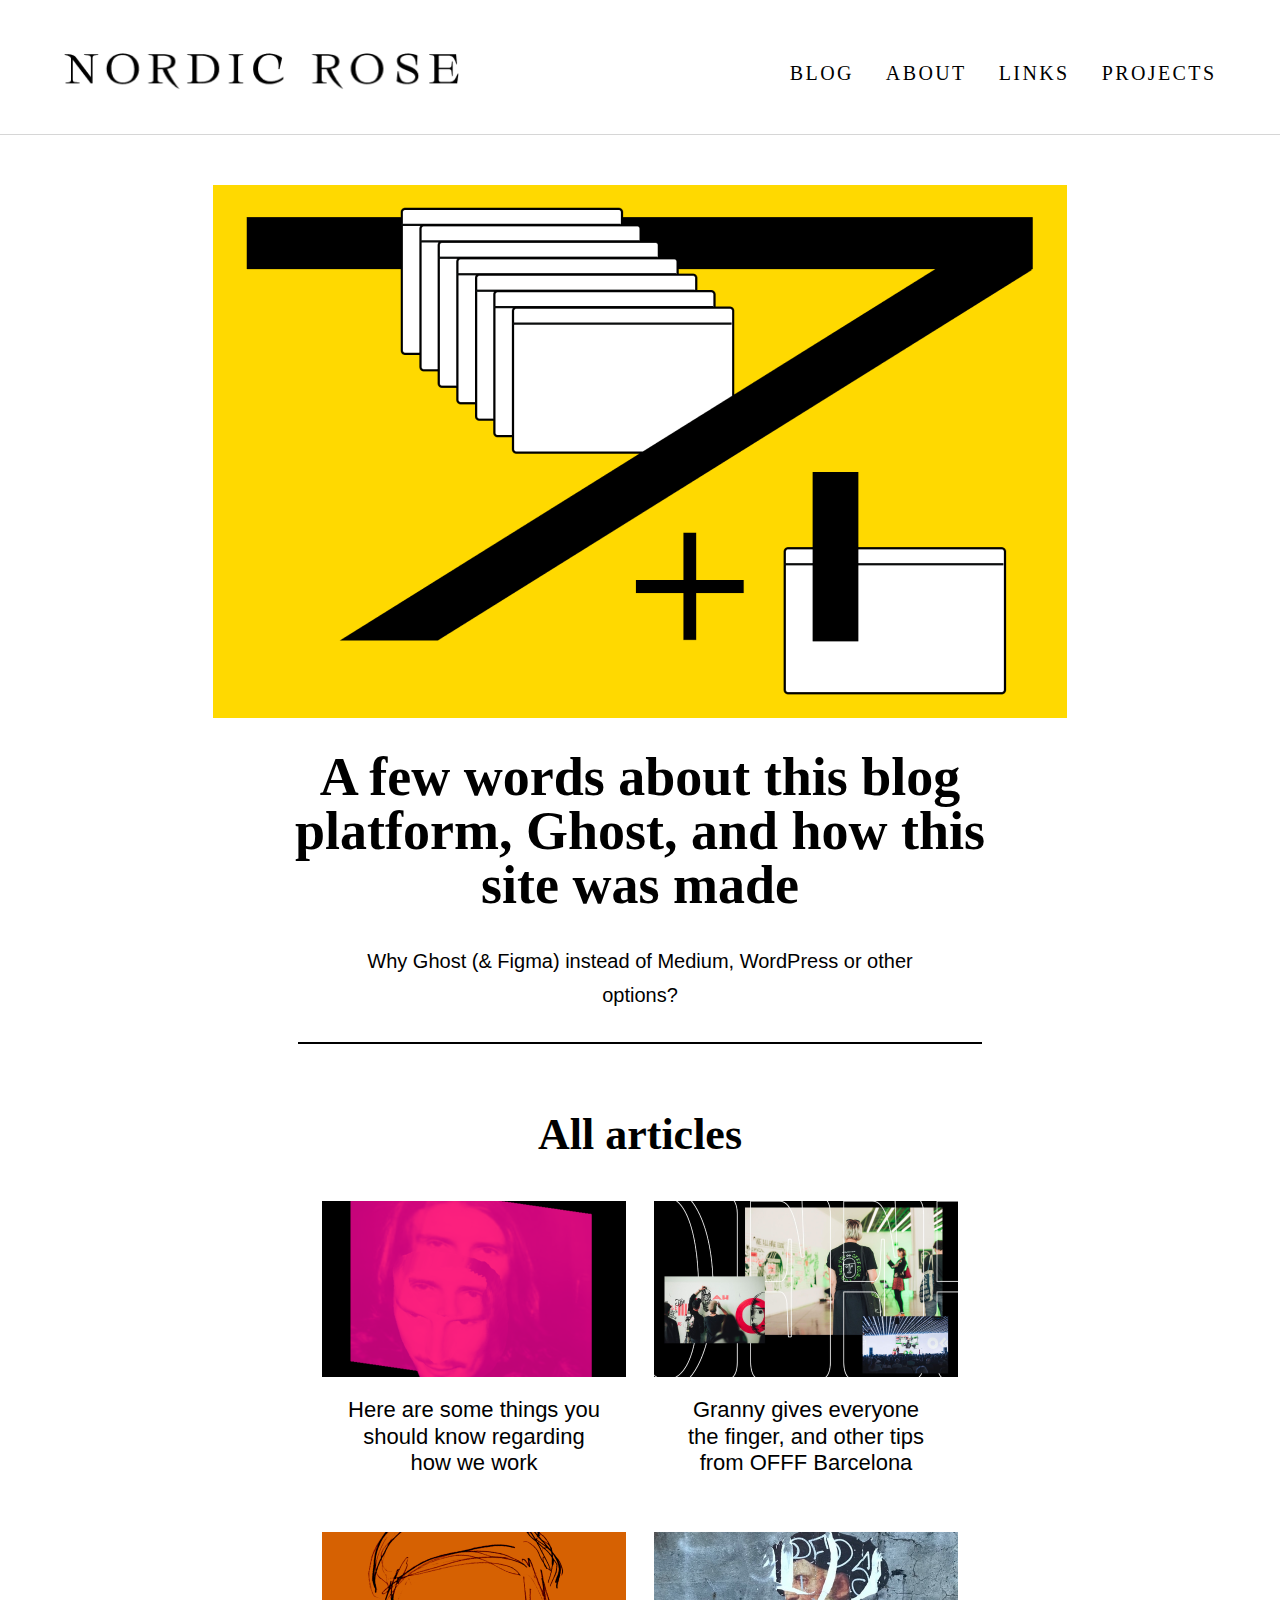
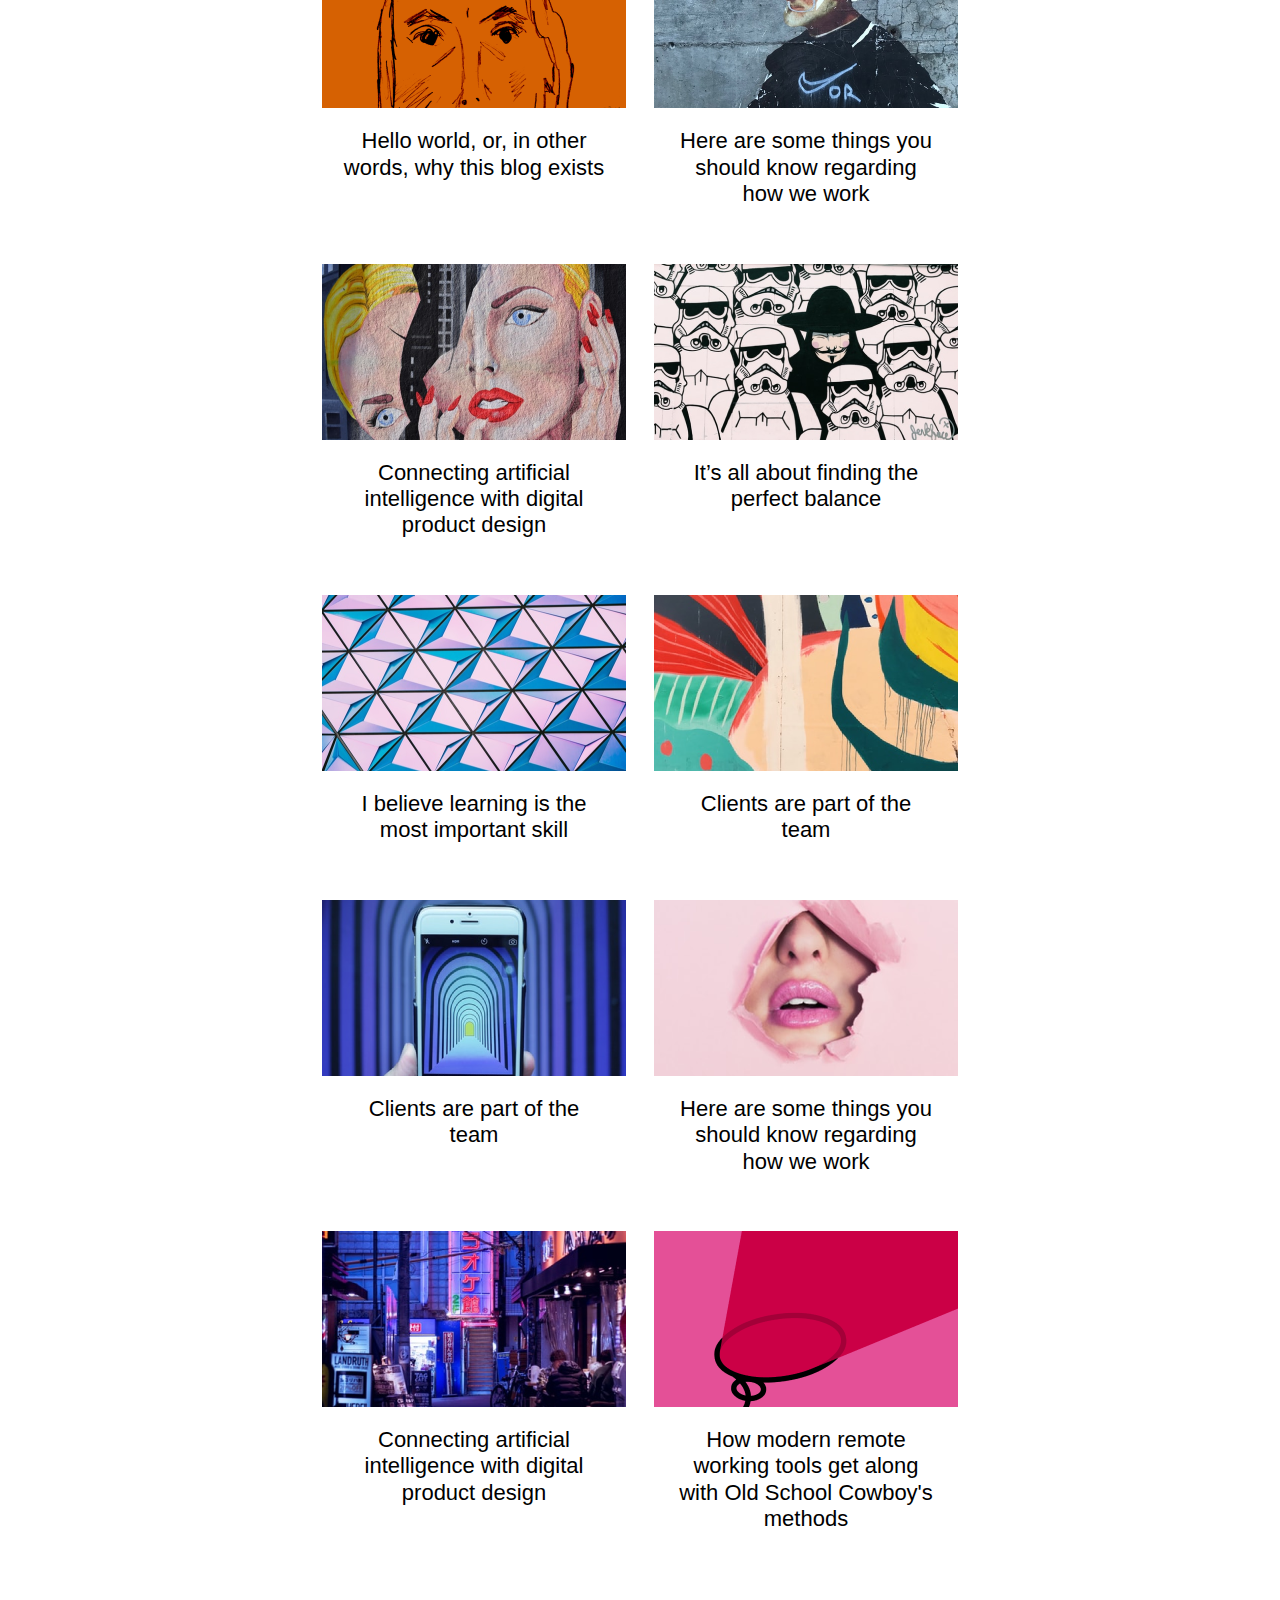
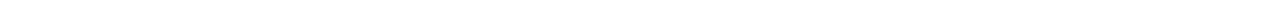
==== disk/index.html @ d1633a1a "finish building header, hero and article sections" ====
<!DOCTYPE html>
<html lang="en">
  <head>
    <meta charset="UTF-8" />
    <meta http-equiv="X-UA-Compatible" content="IE=edge" />
    <meta name="viewport" content="width=device-width, initial-scale=1.0" />
    <title>Document</title>

    <!-- Fonts -->
    <link href="https://fonts.cdnfonts.com/css/new-york" rel="stylesheet" />
    <link href="https://fonts.cdnfonts.com/css/sf-mono" rel="stylesheet" />
    <link
      href="https://fonts.cdnfonts.com/css/sf-pro-display"
      rel="stylesheet"
    />
    <!-- Fonts -->

    <link rel="stylesheet" href="./css/main.css" />
    <title>NORDIC || ROSE</title>
  </head>
  <body id="body">
    <!-- Header -->
    <header class="header-home">
      <div class="header-container">
        <div class="header-container__logo">
          <a href="./index.html"
            ><img src="./img/nordic-rose-logo.png" alt=""
          /></a>
        </div>
        <nav class="header-container__navbar">
          <ul
            class="navbar-burger-button"
            id="burgerButton"
            onclick="toggleBurgerButton()"
          >
            <li class="line-1"></li>
            <li class="line-2"></li>
            <li class="line-3"></li>
          </ul>
          <ul class="navbar-links" id="navLinks">
            <div class="link-container">
              <li><a href="./blog.html" target="_blank">blog</a></li>
            </div>
            <div class="link-container">
              <li><a href="#">about</a></li>
            </div>
            <div class="link-container">
              <li><a href="#">links</a></li>
            </div>
            <div class="link-container">
              <li><a href="#">projects</a></li>
            </div>
          </ul>
        </nav>
      </div>
    </header>

    <!-- Hero -->
    <div class="hero-home">
      <div class="hero-home-container">
        <img
          class="hero-home-container__image"
          src="./img/hero-image.png"
          alt="hero-image"
        />
        <h1 class="hero-home-container__title">
          A few words about this blog platform, Ghost, and how this site was
          made
        </h1>
        <p class="hero-home-container__introduction">
          Why Ghost (& Figma) instead of Medium, WordPress or other options?
        </p>
      </div>
    </div>

    <main>
      <!-- Fixing the a links for articles -->
      <!-- Articles -->
      <section class="articles-section">
        <h2>All articles</h2>
        <div class="articles-container">
          <div class="article">
            <a href="#">
              <img src="./img/article-image-1.png" />
              <p>
                Here are some things you should know regarding how we work
              </p></a
            >
          </div>
          <div class="article">
            <a href="#">
              <img src="./img/article-image-2.png" />
              <p>
                Granny gives everyone the finger, and other tips from OFFF
                Barcelona
              </p></a
            >
          </div>
          <div class="article">
            <a href="#">
              <img src="./img/article-image-3.png" />
              <p>Hello world, or, in other words, why this blog exists</p></a
            >
          </div>
          <div class="article">
            <a href="#">
              <img src="./img/article-image-4.png" />
              <p>
                Here are some things you should know regarding how we work
              </p></a
            >
          </div>
          <div class="article">
            <a href="#">
              <img src="./img/article-image-5.png" />
              <p>
                Connecting artificial intelligence with digital product design
              </p></a
            >
          </div>
          <div class="article">
            <a href="#">
              <img src="./img/article-image-6.png" />
              <p>It’s all about finding the perfect balance</p></a
            >
          </div>
          <div class="article">
            <a href="#">
              <img src="./img/article-image-7.png" />
              <p>I believe learning is the most important skill</p></a
            >
          </div>
          <div class="article">
            <a href="#">
              <img src="./img/article-image-8.png" />
              <p>Clients are part of the team</p></a
            >
          </div>
          <div class="article">
            <a href="#">
              <img src="./img/article-image-9.png" />
              <p>Clients are part of the team</p></a
            >
          </div>
          <div class="article">
            <a href="#">
              <img src="./img/article-image-10.png" />
              <p>
                Here are some things you should know regarding how we work
              </p></a
            >
          </div>
          <div class="article">
            <a href="#">
              <img src="./img/article-image-11.png" />
              <p>
                Connecting artificial intelligence with digital product design
              </p></a
            >
          </div>
          <div class="article">
            <a href="#">
              <img src="./img/article-image-12.png" />
              <p>
                How modern remote working tools get along with Old School
                Cowboy's methods
              </p></a
            >
          </div>
        </div>
      </section>

      <!-- <section class="articles-section">
        <h2>All articles</h2>
        <div class="articles-container">
          <div class="article">
            <a href="#"> <img src="./img/article-image-1.png" /></a>
            <p>Here are some things you should know regarding how we work</p>
          </div>
          <div class="article">
            <a href="#"> <img src="./img/article-image-2.png" /></a>
            <p>
              Granny gives everyone the finger, and other tips from OFFF
              Barcelona
            </p>
          </div>
          <div class="article">
            <a href="#"> <img src="./img/article-image-3.png" /></a>
            <p>Hello world, or, in other words, why this blog exists</p>
          </div>
          <div class="article">
            <a href="#"> <img src="./img/article-image-4.png" /></a>
            <p>Here are some things you should know regarding how we work</p>
          </div>
          <div class="article">
            <a href="#"> <img src="./img/article-image-5.png" /></a>
            <p>
              Connecting artificial intelligence with digital product design
            </p>
          </div>
          <div class="article">
            <a href="#"> <img src="./img/article-image-6.png" /></a>
            <p>It’s all about finding the perfect balance</p>
          </div>
          <div class="article">
            <a href="#"> <img src="./img/article-image-7.png" /></a>
            <p>I believe learning is the most important skill</p>
          </div>
          <div class="article">
            <a href="#"> <img src="./img/article-image-8.png" /></a>
            <p>Clients are part of the team</p>
          </div>
          <div class="article">
            <a href="#"> <img src="./img/article-image-9.png" /></a>
            <p>Clients are part of the team</p>
          </div>
          <div class="article">
            <a href="#"> <img src="./img/article-image-10.png" /></a>
            <p>Here are some things you should know regarding how we work</p>
          </div>
          <div class="article">
            <a href="#"> <img src="./img/article-image-11.png" /></a>
            <p>
              >Connecting artificial intelligence with digital product design >
            </p>
          </div>
          <div class="article">
            <a href="#"> <img src="./img/article-image-12.png" /></a>
            <p>
              How modern remote working tools get along with Old School Cowboy's
              methods
            </p>
          </div>
        </div>
      </section> -->

      <!-- <section class="articles-section">
        <h2>All articles</h2>
        <div class="articles-container">
          <div class="article">
            <a href="#"> <img src="./img/article-image-1.png" /></a>
            <p>
              <a href="#"
                >Here are some things you should know regarding how we work</a
              >
            </p>
          </div>
          <div class="article">
            <a href="#"> <img src="./img/article-image-2.png" /></a>
            <p>
              <a href="#">
                Granny gives everyone the finger, and other tips from OFFF
                Barcelona
              </a>
            </p>
          </div>
          <div class="article">
            <a href="#"> <img src="./img/article-image-3.png" /></a>
            <p>
              <a href="#"
                >Hello world, or, in other words, why this blog exists</a
              >
            </p>
          </div>
          <div class="article">
            <a href="#"> <img src="./img/article-image-4.png" /></a>
            <p>
              <a href="#"
                >Here are some things you should know regarding how we work</a
              >
            </p>
          </div>
          <div class="article">
            <a href="#"> <img src="./img/article-image-5.png" /></a>
            <p>
              <a href="#"
                >Connecting artificial intelligence with digital product
                design</a
              >
            </p>
          </div>
          <div class="article">
            <a href="#"> <img src="./img/article-image-6.png" /></a>
            <p><a href="#">It’s all about finding the perfect balance</a></p>
          </div>
          <div class="article">
            <a href="#"> <img src="./img/article-image-7.png" /></a>
            <p>
              <a href="#">I believe learning is the most important skill</a>
            </p>
          </div>
          <div class="article">
            <a href="#"> <img src="./img/article-image-8.png" /></a>
            <p><a href="#">Clients are part of the team</a></p>
          </div>
          <div class="article">
            <a href="#"> <img src="./img/article-image-9.png" /></a>
            <p><a href="#">Clients are part of the team</a></p>
          </div>
          <div class="article">
            <a href="#"> <img src="./img/article-image-10.png" /></a>
            <p>
              <a href="#"
                >Here are some things you should know regarding how we work</a
              >
            </p>
          </div>
          <div class="article">
            <a href="#"> <img src="./img/article-image-11.png" /></a>
            <p>
              <a href="#"
                >Connecting artificial intelligence with digital product
                design</a
              >
            </p>
          </div>
          <div class="article">
            <a href="#"> <img src="./img/article-image-12.png" /></a>
            <p>
              <a href="#">
                How modern remote working tools get along with Old School
                Cowboy's methods
              </a>
            </p>
          </div>
        </div>
      </section> -->
    </main>

    <script src="./js/LogicScript.js"></script>
  </body>
</html>
---- disk/css/main.css ----
/* --------------------------- ++ BASE ++ --------------------------- */
li {
  list-style: none;
}

ul {
  list-style-type: none;
}

*,
::after,
::before {
  margin: 0;
  padding: 0;
  -webkit-box-sizing: border-box;
          box-sizing: border-box;
}

a,
a:visited,
a:hover,
a:active {
  color: inherit;
}

a {
  text-decoration: none;
}

textarea,
select,
input,
button {
  outline: none;
}

h1 {
  line-height: 100%;
  font-size: 54px;
  font-family: "New York Extra Large";
  text-align: center;
}

h2 {
  font-family: "New York Extra Large";
  font-size: 44px;
  line-height: 53px;
  text-align: center;
}

/*  ============================= HOME PAGE ============================= */
/* --- Header --- */
.disable-vertical-scrollbar {
  /* disable vertical scroll bar when the mobile menu is open - for body */
  overflow-y: hidden;
}

.header-home {
  -webkit-box-shadow: 0px 1px 0px rgba(0, 0, 0, 0.16);
          box-shadow: 0px 1px 0px rgba(0, 0, 0, 0.16);
  max-width: 1440px;
  margin: 0 auto;
}
.header-home .header-container {
  display: -webkit-box;
  display: -ms-flexbox;
  display: flex;
  -webkit-box-align: center;
      -ms-flex-align: center;
          align-items: center;
  -webkit-box-pack: justify;
      -ms-flex-pack: justify;
          justify-content: space-between;
  padding: 52.54px 63.58px 40px;
}
.header-home .header-container__logo {
  position: relative;
}
.header-home .header-container__logo a img {
  width: 395.83px;
  height: 37.53px;
}
.header-home .header-container__logo:hover::after {
  content: "";
  width: 100%;
  height: 2px;
  position: absolute;
  left: 0;
  top: calc(100% + 10px);
  background-color: rgb(246, 217, 2);
}
.header-home .header-container__navbar .navbar-burger-button {
  width: 24px;
  display: -webkit-box;
  display: -ms-flexbox;
  display: flex;
  -webkit-box-orient: vertical;
  -webkit-box-direction: normal;
      -ms-flex-direction: column;
          flex-direction: column;
  -webkit-box-pack: justify;
      -ms-flex-pack: justify;
          justify-content: space-between;
  gap: 7px;
  padding-bottom: 6px;
  cursor: pointer;
  -webkit-transition: all 250ms linear;
  transition: all 250ms linear;
  display: none;
}
.header-home .header-container__navbar .navbar-burger-button li {
  width: 100%;
  height: 1px;
  background-color: #000000;
}
.header-home .header-container__navbar .navbar-burger-button-open {
  -webkit-transform: rotate(90deg);
          transform: rotate(90deg);
  -webkit-transition: all 250ms linear;
  transition: all 250ms linear;
}
.header-home .header-container__navbar .navbar-links {
  display: -webkit-box;
  display: -ms-flexbox;
  display: flex;
  gap: 32px;
  z-index: 1000;
  background-color: white;
}
.header-home .header-container__navbar .navbar-links .link-container {
  position: relative;
}
.header-home .header-container__navbar .navbar-links .link-container li a {
  font-family: "New York Small";
  font-style: normal;
  font-weight: 500;
  font-size: 20px;
  line-height: 170%;
  text-align: center;
  letter-spacing: 0.12em;
  text-transform: uppercase;
  padding: 6px 100% 6px 0;
}
.header-home .header-container__navbar .navbar-links .link-container::after {
  content: "";
  width: 100%;
  height: 2px;
  position: absolute;
  left: 0;
  bottom: -44px;
  background-color: #000000;
  opacity: 0;
}
.header-home .header-container__navbar .navbar-links .link-container:hover::after {
  opacity: 1;
  -webkit-transition: all 350ms ease-out;
  transition: all 350ms ease-out;
}

/* --- Hero Home--- */
.hero-home {
  max-width: 1440px;
  margin: 0 auto;
  display: -webkit-box;
  display: -ms-flexbox;
  display: flex;
  -webkit-box-pack: center;
      -ms-flex-pack: center;
          justify-content: center;
  padding-top: 4%;
}
.hero-home .hero-home-container {
  max-width: 854px;
  display: -webkit-box;
  display: -ms-flexbox;
  display: flex;
  -webkit-box-orient: vertical;
  -webkit-box-direction: normal;
      -ms-flex-direction: column;
          flex-direction: column;
  -webkit-box-align: center;
      -ms-flex-align: center;
          align-items: center;
  gap: 32px;
  padding-bottom: 32px;
  position: relative;
  /* the black underline of the hero box */
}
.hero-home .hero-home-container__image {
  width: 100%;
}
.hero-home .hero-home-container__title {
  max-width: 780px;
  padding: 0 20px;
}
.hero-home .hero-home-container__introduction {
  font-family: "SF Mono", sans-serif;
  font-weight: 400;
  font-size: 20px;
  line-height: 170%;
  text-align: center;
  max-width: 592px;
  padding: 0 20px;
}
.hero-home .hero-home-container::after {
  content: "";
  width: 80%;
  height: 2px;
  background-color: #000000;
  margin: 0 auto;
  bottom: 0;
  position: absolute;
}

/* Articles - Home */
main .articles-section {
  width: -webkit-fit-content;
  width: -moz-fit-content;
  width: fit-content;
  margin: 64px auto;
}
main .articles-section h2 {
  margin-bottom: 40px;
}
main .articles-section .articles-container {
  display: -ms-grid;
  display: grid;
  -ms-grid-columns: 1fr 28px 1fr;
  grid-template-columns: repeat(2, 1fr);
  gap: 28px;
  padding: 0 20px;
}
main .articles-section .articles-container .article {
  display: -webkit-box;
  display: -ms-flexbox;
  display: flex;
  -webkit-box-orient: vertical;
  -webkit-box-direction: normal;
      -ms-flex-direction: column;
          flex-direction: column;
  -webkit-box-align: center;
      -ms-flex-align: center;
          align-items: center;
  gap: 20px;
  margin-bottom: 28px;
}
main .articles-section .articles-container .article a {
  display: -webkit-box;
  display: -ms-flexbox;
  display: flex;
  -webkit-box-orient: vertical;
  -webkit-box-direction: normal;
      -ms-flex-direction: column;
          flex-direction: column;
  -webkit-box-align: center;
      -ms-flex-align: center;
          align-items: center;
  gap: 20px;
}
main .articles-section .articles-container .article a p {
  font-family: "SF Pro Display", sans-serif;
  font-weight: 500;
  font-size: 22px;
  line-height: 120%;
  text-align: center;
  max-width: 262px;
}

/* ------------------------- ++ RESPONSIVE ++ -------------------------- */
@media (max-width: 1024px) {
  /*  ======================= HOME PAGE MOBILE ======================== */
  /* --- Header-Home --- */
  .header-home .header-container {
    position: relative;
    /* for .navbar-links positon */
    padding: 24px 20px 21px;
  }
  .header-home .header-container__logo a img {
    width: 217px;
    height: 20px;
  }
  .header-home .header-container__navbar .navbar-burger-button {
    display: -webkit-box;
    display: -ms-flexbox;
    display: flex;
  }
  .header-home .header-container__navbar .navbar-links {
    position: absolute;
    -webkit-box-orient: vertical;
    -webkit-box-direction: normal;
        -ms-flex-direction: column;
            flex-direction: column;
    gap: 0;
    top: 100%;
    left: 0;
    z-index: 100;
    width: 100%;
    height: 0;
    overflow: hidden;
  }
  .header-home .header-container__navbar .navbar-links .link-container:hover a {
    color: rgb(246, 217, 2);
  }
  .header-home .header-container__navbar .navbar-links .link-container::after {
    display: none;
  }
  .header-home .header-container__navbar .navbar-links-open {
    height: 100vh;
    padding: 10px 20px;
    -webkit-box-shadow: 0px 1px 0px rgba(0, 0, 0, 0.16);
            box-shadow: 0px 1px 0px rgba(0, 0, 0, 0.16);
    -webkit-transition: all 150ms cubic-bezier(0.25, 0.5, 0.75, 1);
    transition: all 150ms cubic-bezier(0.25, 0.5, 0.75, 1);
  }
}
@media (max-width: 682px) {
  /*  ======================= HOME PAGE MOBILE ======================== */
  /* Articles - Home */
  .articles-section {
    width: 100% !important;
  }
  .articles-section .articles-container {
    -ms-grid-columns: 1fr !important;
    grid-template-columns: 1fr !important;
  }
  .articles-section .articles-container .article:nth-child(n+7) {
    /* show only the first 6 articles on mobile mode */
    display: none;
  }
}
@media (max-width: 375px) {
  /*  ======================= HOME PAGE MOBILE ======================== */
  /* --- Hero-Home --- */
  .hero-home {
    padding-top: 52px;
  }
  .hero-home .hero-home-container {
    padding-bottom: 52px;
  }
  .hero-home .hero-home-container__title {
    font-size: 36px;
    line-height: 43px;
  }
  .hero-home .hero-home-container__introduction {
    font-size: 16px;
    line-height: 170%;
  }
  .hero-home .hero-home-container::after {
    width: 100%;
  }
}
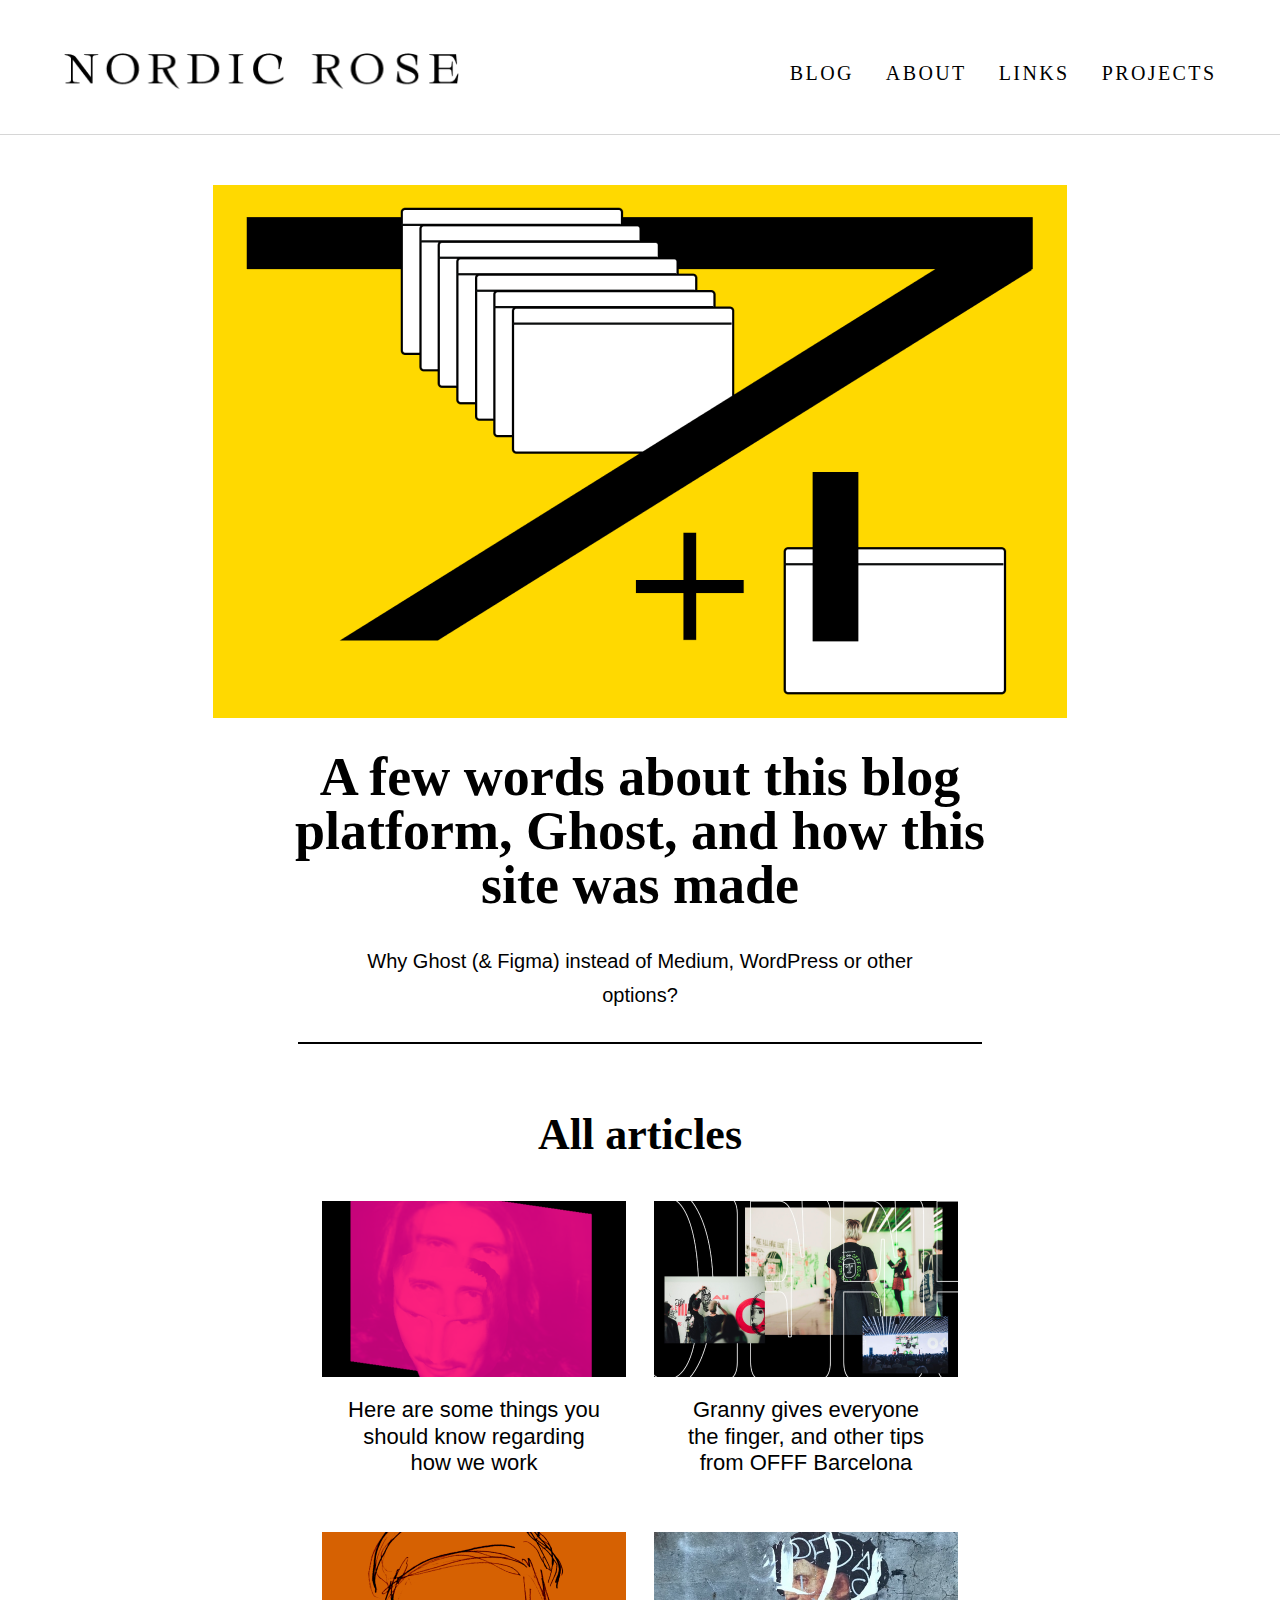
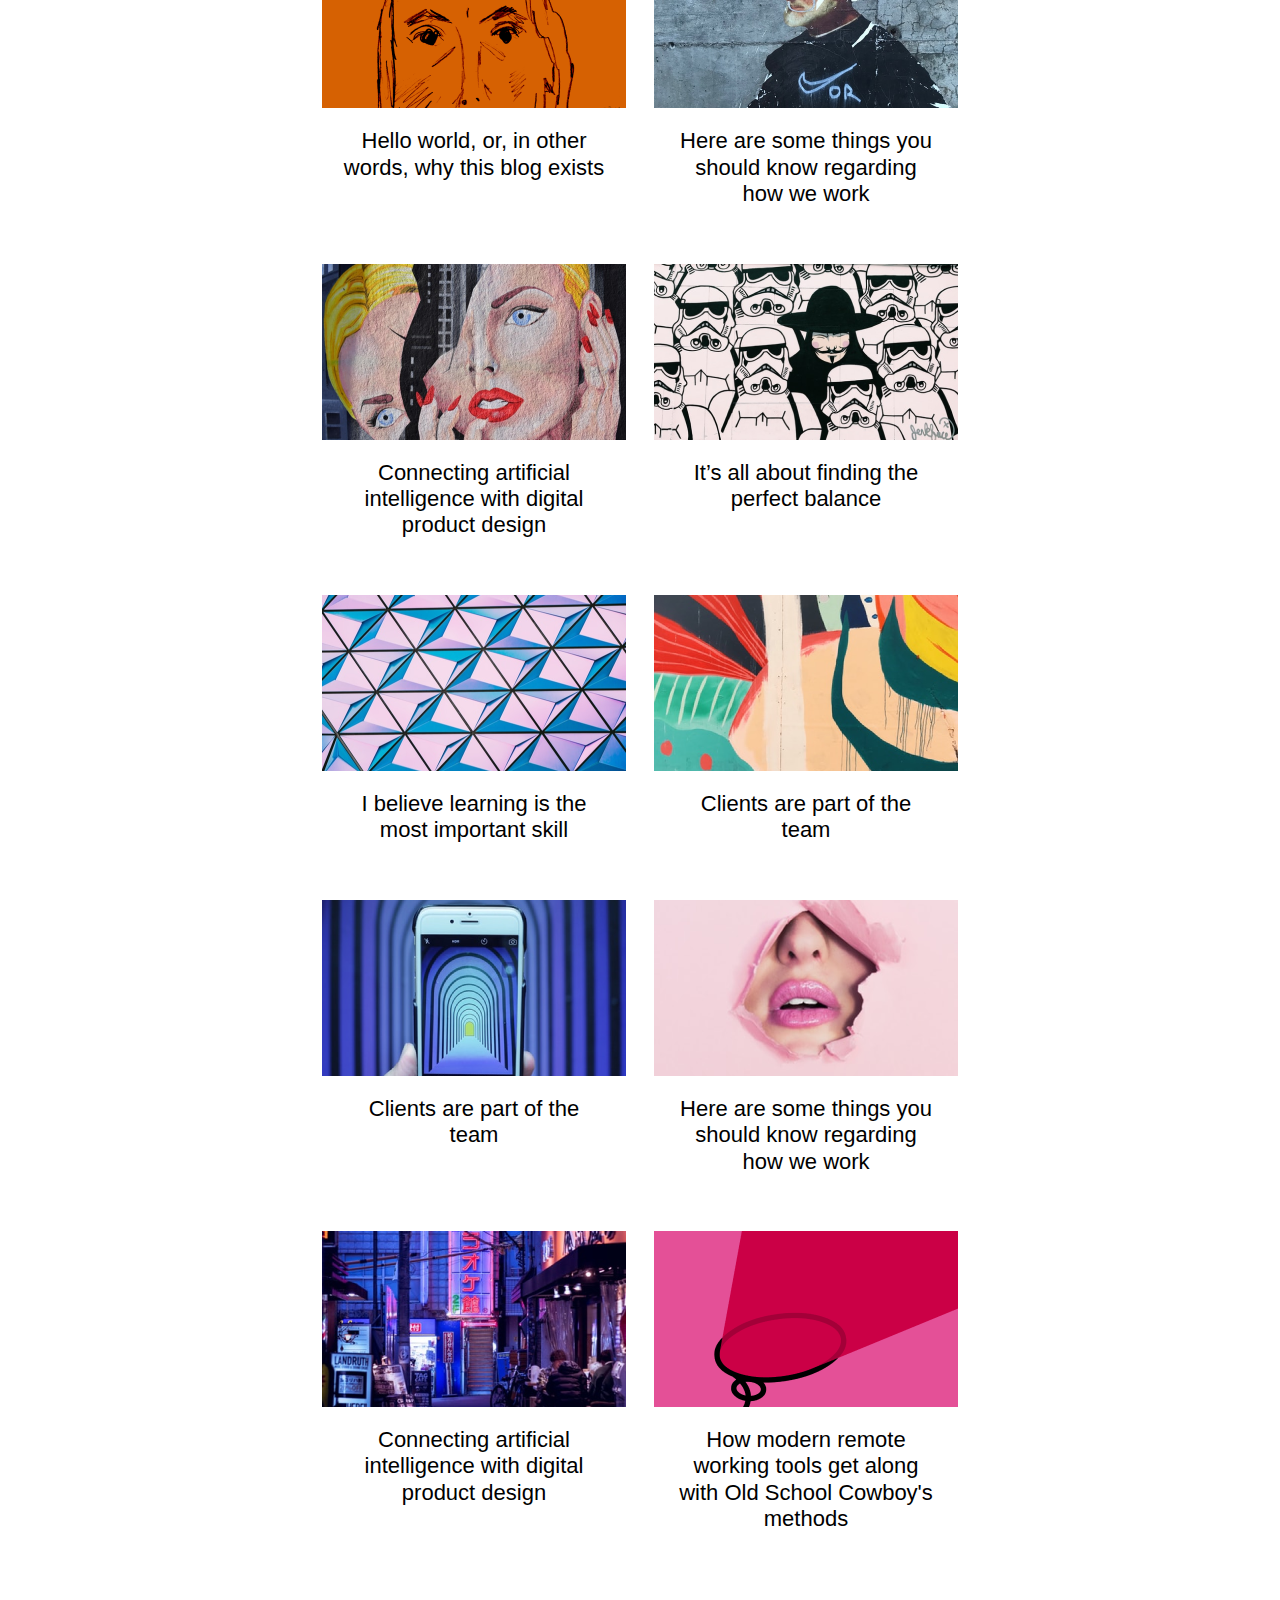
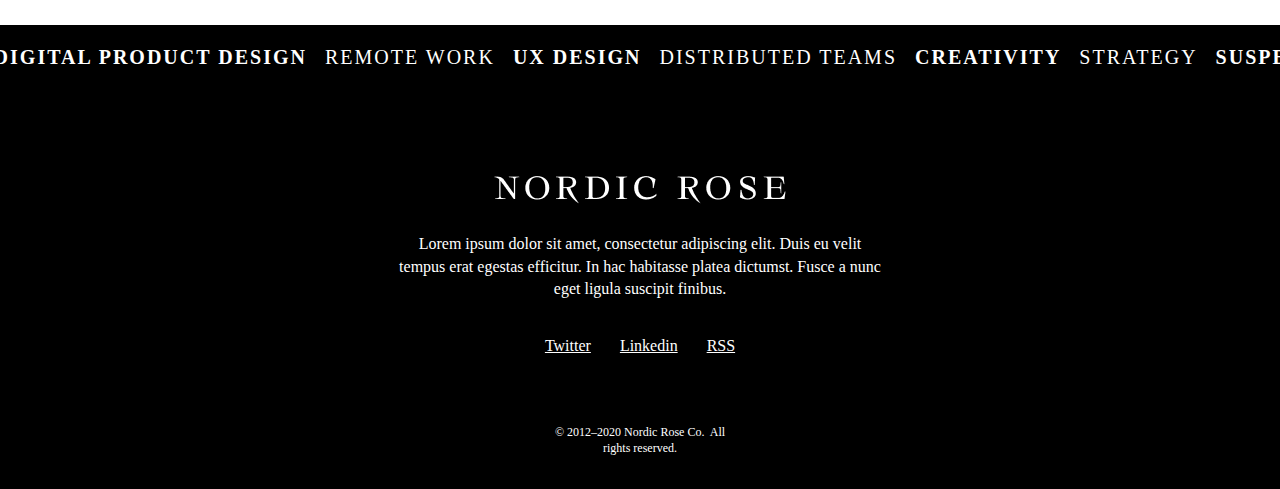
==== commit af22e91f: "finished building up the footer of Home Page" ====
--- a/disk/index.html
+++ b/disk/index.html
@@ -13,12 +13,13 @@
       href="https://fonts.cdnfonts.com/css/sf-pro-display"
       rel="stylesheet"
     />
-    <!-- Fonts -->
-
+
+    <!-- Style Sheet -->
     <link rel="stylesheet" href="./css/main.css" />
     <title>NORDIC || ROSE</title>
   </head>
-  <body id="body">
+
+  <body id="body-home">
     <!-- Header -->
     <header class="header-home">
       <div class="header-container">
@@ -74,7 +75,6 @@
     </div>
 
     <main>
-      <!-- Fixing the a links for articles -->
       <!-- Articles -->
       <section class="articles-section">
         <h2>All articles</h2>
@@ -169,164 +169,44 @@
           </div>
         </div>
       </section>
-
-      <!-- <section class="articles-section">
-        <h2>All articles</h2>
-        <div class="articles-container">
-          <div class="article">
-            <a href="#"> <img src="./img/article-image-1.png" /></a>
-            <p>Here are some things you should know regarding how we work</p>
-          </div>
-          <div class="article">
-            <a href="#"> <img src="./img/article-image-2.png" /></a>
-            <p>
-              Granny gives everyone the finger, and other tips from OFFF
-              Barcelona
-            </p>
-          </div>
-          <div class="article">
-            <a href="#"> <img src="./img/article-image-3.png" /></a>
-            <p>Hello world, or, in other words, why this blog exists</p>
-          </div>
-          <div class="article">
-            <a href="#"> <img src="./img/article-image-4.png" /></a>
-            <p>Here are some things you should know regarding how we work</p>
-          </div>
-          <div class="article">
-            <a href="#"> <img src="./img/article-image-5.png" /></a>
-            <p>
-              Connecting artificial intelligence with digital product design
-            </p>
-          </div>
-          <div class="article">
-            <a href="#"> <img src="./img/article-image-6.png" /></a>
-            <p>It’s all about finding the perfect balance</p>
-          </div>
-          <div class="article">
-            <a href="#"> <img src="./img/article-image-7.png" /></a>
-            <p>I believe learning is the most important skill</p>
-          </div>
-          <div class="article">
-            <a href="#"> <img src="./img/article-image-8.png" /></a>
-            <p>Clients are part of the team</p>
-          </div>
-          <div class="article">
-            <a href="#"> <img src="./img/article-image-9.png" /></a>
-            <p>Clients are part of the team</p>
-          </div>
-          <div class="article">
-            <a href="#"> <img src="./img/article-image-10.png" /></a>
-            <p>Here are some things you should know regarding how we work</p>
-          </div>
-          <div class="article">
-            <a href="#"> <img src="./img/article-image-11.png" /></a>
-            <p>
-              >Connecting artificial intelligence with digital product design >
-            </p>
-          </div>
-          <div class="article">
-            <a href="#"> <img src="./img/article-image-12.png" /></a>
-            <p>
-              How modern remote working tools get along with Old School Cowboy's
-              methods
-            </p>
-          </div>
-        </div>
-      </section> -->
-
-      <!-- <section class="articles-section">
-        <h2>All articles</h2>
-        <div class="articles-container">
-          <div class="article">
-            <a href="#"> <img src="./img/article-image-1.png" /></a>
-            <p>
-              <a href="#"
-                >Here are some things you should know regarding how we work</a
-              >
-            </p>
-          </div>
-          <div class="article">
-            <a href="#"> <img src="./img/article-image-2.png" /></a>
-            <p>
-              <a href="#">
-                Granny gives everyone the finger, and other tips from OFFF
-                Barcelona
-              </a>
-            </p>
-          </div>
-          <div class="article">
-            <a href="#"> <img src="./img/article-image-3.png" /></a>
-            <p>
-              <a href="#"
-                >Hello world, or, in other words, why this blog exists</a
-              >
-            </p>
-          </div>
-          <div class="article">
-            <a href="#"> <img src="./img/article-image-4.png" /></a>
-            <p>
-              <a href="#"
-                >Here are some things you should know regarding how we work</a
-              >
-            </p>
-          </div>
-          <div class="article">
-            <a href="#"> <img src="./img/article-image-5.png" /></a>
-            <p>
-              <a href="#"
-                >Connecting artificial intelligence with digital product
-                design</a
-              >
-            </p>
-          </div>
-          <div class="article">
-            <a href="#"> <img src="./img/article-image-6.png" /></a>
-            <p><a href="#">It’s all about finding the perfect balance</a></p>
-          </div>
-          <div class="article">
-            <a href="#"> <img src="./img/article-image-7.png" /></a>
-            <p>
-              <a href="#">I believe learning is the most important skill</a>
-            </p>
-          </div>
-          <div class="article">
-            <a href="#"> <img src="./img/article-image-8.png" /></a>
-            <p><a href="#">Clients are part of the team</a></p>
-          </div>
-          <div class="article">
-            <a href="#"> <img src="./img/article-image-9.png" /></a>
-            <p><a href="#">Clients are part of the team</a></p>
-          </div>
-          <div class="article">
-            <a href="#"> <img src="./img/article-image-10.png" /></a>
-            <p>
-              <a href="#"
-                >Here are some things you should know regarding how we work</a
-              >
-            </p>
-          </div>
-          <div class="article">
-            <a href="#"> <img src="./img/article-image-11.png" /></a>
-            <p>
-              <a href="#"
-                >Connecting artificial intelligence with digital product
-                design</a
-              >
-            </p>
-          </div>
-          <div class="article">
-            <a href="#"> <img src="./img/article-image-12.png" /></a>
-            <p>
-              <a href="#">
-                How modern remote working tools get along with Old School
-                Cowboy's methods
-              </a>
-            </p>
-          </div>
-        </div>
-      </section> -->
     </main>
 
+    <!-- Footer -->
+    <footer class="footer-home">
+      <ul class="footer-home__abilities">
+        <li>digital product design</li>
+        <li>remote work</li>
+        <li>ux design</li>
+        <li>distributed teams</li>
+        <li>creativity</li>
+        <li>strategy</li>
+        <li>suspense</li>
+        <li>growth</li>
+      </ul>
+      <div class="footer-home__contact">
+        <a href="./index.html" class="footer-logo"
+          ><img src="./img/nordic-rose-dark-logo.png"
+        /></a>
+        <p class="footer-intro">
+          Lorem ipsum dolor sit amet, consectetur adipiscing elit. Duis eu velit
+          tempus erat egestas efficitur. In hac habitasse platea dictumst. Fusce
+          a nunc eget ligula suscipit finibus.
+        </p>
+        <ul class="footer-social-network">
+          <li><a href="https://twitter.com" target="_blank">Twitter</a></li>
+          <li>
+            <a href="https://www.linkedin.com" target="_blank">Linkedin</a>
+          </li>
+          <li><a href="https://rss.com" target="_blank">RSS</a></li>
+        </ul>
+        <p class="footer-copyright">
+          © 2012–2020 Nordic Rose Co.  +All rights reserved.
+        </p>
+      </div>
+    </footer>
+
+    <!-- Javascript -->
     <script src="./js/LogicScript.js"></script>
   </body>
 </html>
--- a/disk/css/main.css
+++ b/disk/css/main.css
@@ -1,4 +1,11 @@
 /* --------------------------- ++ BASE ++ --------------------------- */
+@font-face {
+  font-family: "SF Pro Text";
+  src: url("SFProText-Regular.ttf") format("truetype");
+  font-weight: normal;
+  font-style: normal;
+  font-display: swap;
+}
 li {
   list-style: none;
 }
@@ -264,6 +271,102 @@
   line-height: 120%;
   text-align: center;
   max-width: 262px;
+}
+
+/* Footer - Home */
+.footer-home {
+  background-color: #000000;
+  max-width: 1440px;
+  margin: 0 auto;
+  display: -webkit-box;
+  display: -ms-flexbox;
+  display: flex;
+  -webkit-box-orient: vertical;
+  -webkit-box-direction: normal;
+      -ms-flex-direction: column;
+          flex-direction: column;
+  -webkit-box-align: center;
+      -ms-flex-align: center;
+          align-items: center;
+  gap: 105.12px;
+  padding: 18px 0 32px 0;
+  overflow: hidden;
+}
+.footer-home__abilities {
+  display: -webkit-box;
+  display: -ms-flexbox;
+  display: flex;
+  -webkit-box-pack: justify;
+      -ms-flex-pack: justify;
+          justify-content: space-between;
+  gap: 18px;
+  /* width increased to 101% to create overflow hidden effect */
+  width: 101%;
+}
+.footer-home__abilities li {
+  -ms-flex-negative: 0;
+      flex-shrink: 0;
+  font-family: "SF Pro Text";
+  font-weight: 400;
+  font-size: 20px;
+  line-height: 28px;
+  letter-spacing: 0.1em;
+  text-transform: uppercase;
+  color: #ffffff;
+  white-space: nowrap;
+}
+.footer-home__abilities li:nth-child(odd) {
+  font-weight: 800 !important;
+}
+.footer-home__contact {
+  display: -webkit-box;
+  display: -ms-flexbox;
+  display: flex;
+  -webkit-box-orient: vertical;
+  -webkit-box-direction: normal;
+      -ms-flex-direction: column;
+          flex-direction: column;
+  -webkit-box-align: center;
+      -ms-flex-align: center;
+          align-items: center;
+  padding: 0 20px;
+}
+.footer-home__contact .footer-logo {
+  margin-bottom: 25.58px;
+}
+.footer-home__contact .footer-intro {
+  max-width: 488px;
+  text-align: center;
+  font-family: "New York Small";
+  font-weight: 400;
+  font-size: 16px;
+  line-height: 140%;
+  color: #ffffff;
+  margin-bottom: 32px;
+}
+.footer-home__contact .footer-social-network {
+  display: -webkit-box;
+  display: -ms-flexbox;
+  display: flex;
+  gap: 29px;
+  margin-bottom: 64px;
+}
+.footer-home__contact .footer-social-network li a {
+  color: #ffffff;
+  text-decoration: underline;
+  font-family: "SF Pro Text";
+  font-weight: 500;
+  font-size: 16px;
+  line-height: 170%;
+}
+.footer-home__contact .footer-copyright {
+  color: #ffffff;
+  font-family: "SF Pro Text";
+  font-weight: 500;
+  font-size: 12px;
+  line-height: 140%;
+  text-align: center;
+  max-width: 178px;
 }
 
 /* ------------------------- ++ RESPONSIVE ++ -------------------------- */
@@ -348,4 +451,19 @@
   .hero-home .hero-home-container::after {
     width: 100%;
   }
+
+  /* --- Footer-Home --- */
+  .footer-home {
+    gap: 103.41px;
+  }
+  .footer-home__contact .footer-logo img {
+    max-width: 236.27px;
+  }
+  .footer-home__contact .footer-intro {
+    max-width: 248px;
+    font-size: 13px;
+  }
+  .footer-home__contact .footer-social-network li a {
+    font-size: 13px;
+  }
 }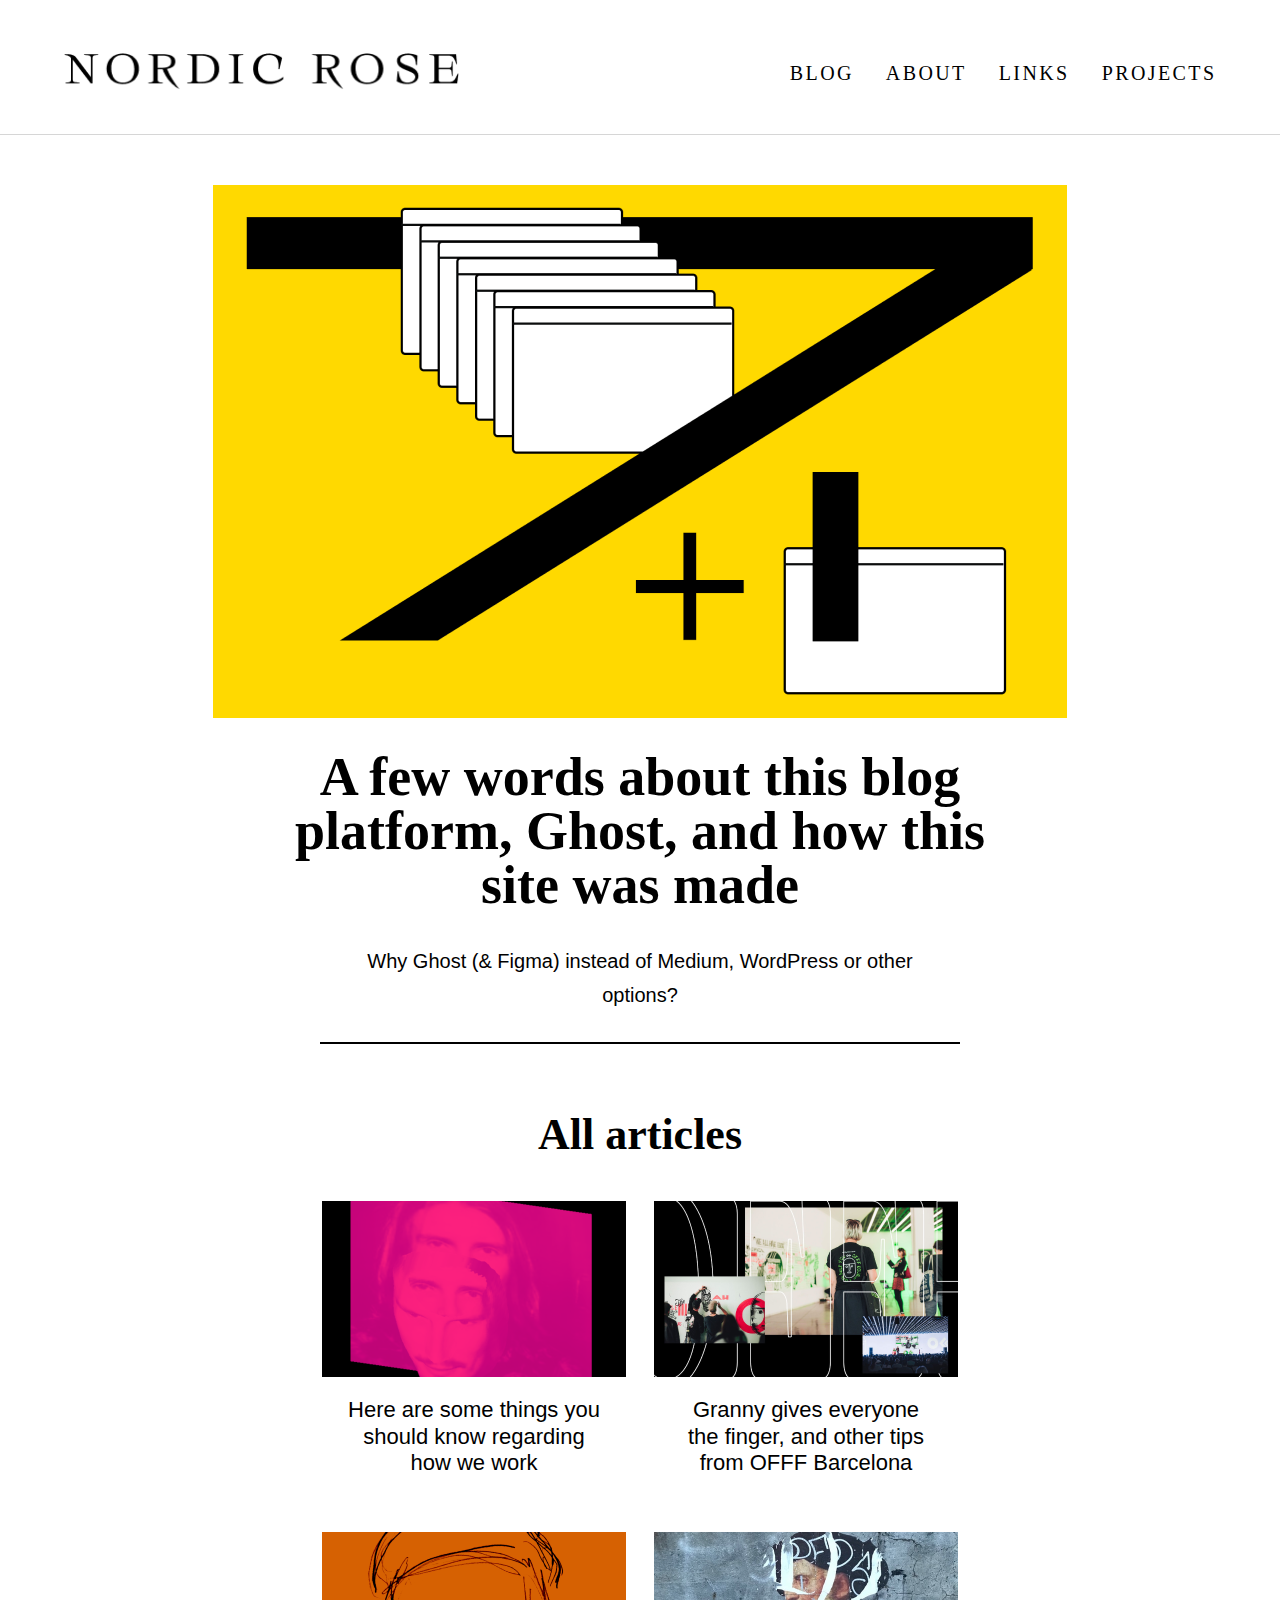
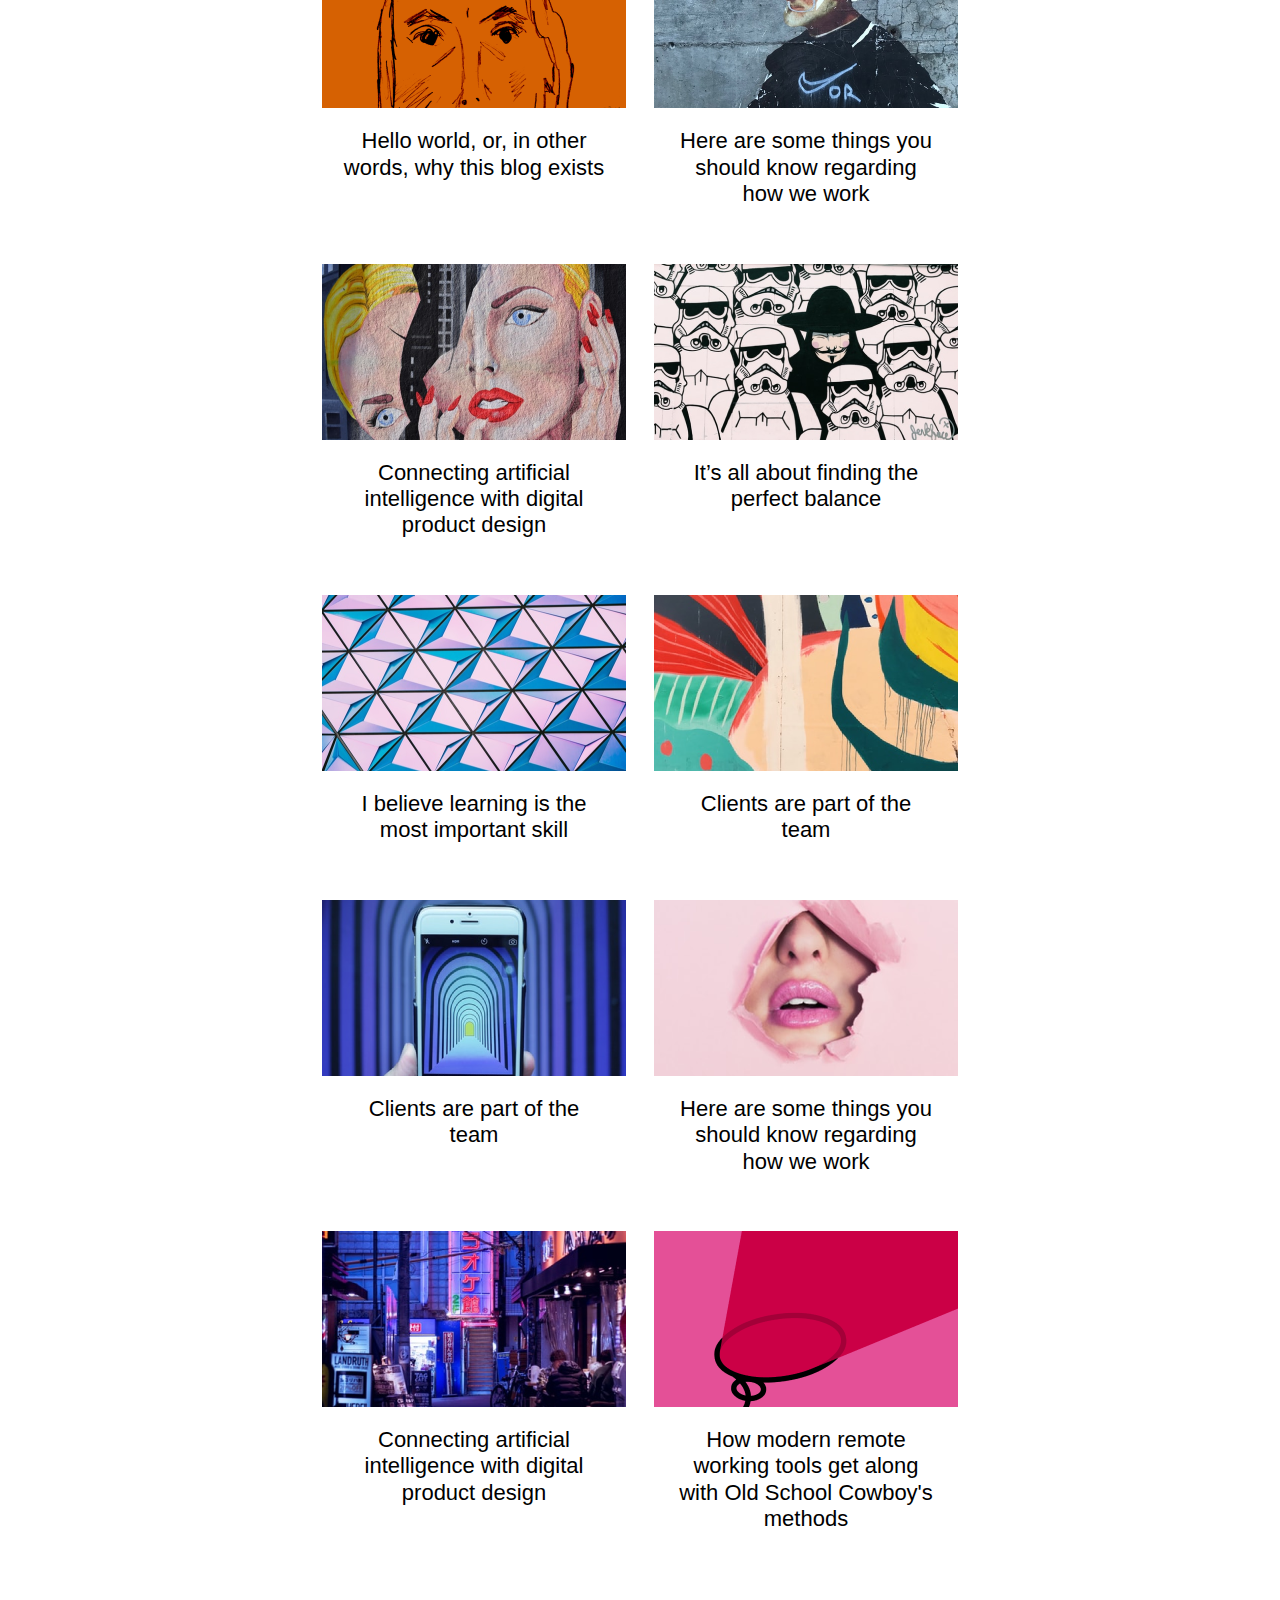
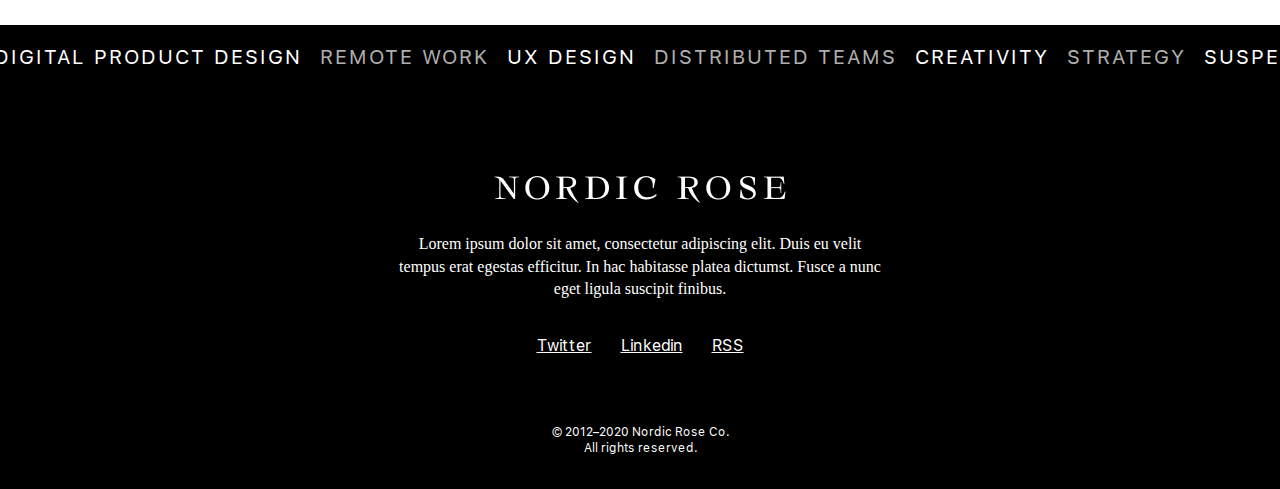
==== commit 11c6f8f9: "before making big change in html and css of article page" ====
--- a/disk/index.html
+++ b/disk/index.html
@@ -58,7 +58,7 @@
 
     <!-- Hero -->
     <div class="hero-home">
-      <div class="hero-home-container">
+      <div class="hero-home-container" id="hero-container">
         <img
           class="hero-home-container__image"
           src="./img/hero-image.png"
@@ -80,7 +80,7 @@
         <h2>All articles</h2>
         <div class="articles-container">
           <div class="article">
-            <a href="#">
+            <a href="./article.html" target="_blank">
               <img src="./img/article-image-1.png" />
               <p>
                 Here are some things you should know regarding how we work
@@ -88,7 +88,7 @@
             >
           </div>
           <div class="article">
-            <a href="#">
+            <a href="./article.html" target="_blank">
               <img src="./img/article-image-2.png" />
               <p>
                 Granny gives everyone the finger, and other tips from OFFF
@@ -200,8 +200,7 @@
           <li><a href="https://rss.com" target="_blank">RSS</a></li>
         </ul>
         <p class="footer-copyright">
-          © 2012–2020 Nordic Rose Co.  -All rights reserved.
+          © 2012–2020 Nordic Rose Co. All rights reserved.
         </p>
       </div>
     </footer>
--- a/disk/css/main.css
+++ b/disk/css/main.css
@@ -1,8 +1,201 @@
+main {
+  margin: 2rem 0;
+  /* this will be removed */
+}
+main .main-article {
+  margin: 0 auto;
+  /* Author name and date posted */
+}
+main .main-article__author {
+  display: -webkit-box;
+  display: -ms-flexbox;
+  display: flex;
+  -webkit-box-pack: justify;
+      -ms-flex-pack: justify;
+          justify-content: space-between;
+  -webkit-box-align: center;
+      -ms-flex-align: center;
+          align-items: center;
+  margin-bottom: 52px;
+  max-width: 640px;
+  margin: 0 auto;
+}
+main .main-article__author .author-date-posted {
+  display: -webkit-box;
+  display: -ms-flexbox;
+  display: flex;
+  gap: 16px;
+}
+main .main-article__author .author-date-posted > a {
+  border-radius: 50%;
+  width: 57px;
+  aspect-ratio: 1/1;
+  overflow: hidden;
+}
+main .main-article__author .author-date-posted > a:hover {
+  -webkit-box-shadow: 0px 1px 8px rgb(246, 217, 2);
+          box-shadow: 0px 1px 8px rgb(246, 217, 2);
+}
+main .main-article__author .author-date-posted > a img {
+  height: 100%;
+  -o-object-fit: cover;
+     object-fit: cover;
+}
+main .main-article__author .author-date-posted .name-date-posted {
+  display: -webkit-box;
+  display: -ms-flexbox;
+  display: flex;
+  -webkit-box-orient: vertical;
+  -webkit-box-direction: normal;
+      -ms-flex-direction: column;
+          flex-direction: column;
+  -webkit-box-pack: center;
+      -ms-flex-pack: center;
+          justify-content: center;
+  gap: 8px;
+}
+main .main-article__author .author-date-posted .name-date-posted a h3 {
+  text-transform: uppercase;
+  font-family: "SF Pro Text";
+  font-size: 16px;
+  line-height: 19px;
+  letter-spacing: 0.05em;
+}
+main .main-article__author .author-date-posted .name-date-posted a h3:hover {
+  text-decoration: underline;
+  -webkit-text-decoration-color: rgb(246, 217, 2);
+          text-decoration-color: rgb(246, 217, 2);
+}
+main .main-article__author .author-date-posted .name-date-posted p {
+  font-family: "SF Pro Text";
+  font-style: normal;
+  font-size: 16px;
+  line-height: 19px;
+  color: #6b6b6b;
+}
+main .main-article__author .social-network {
+  border: 1px solid red;
+  display: -webkit-box;
+  display: -ms-flexbox;
+  display: flex;
+  -webkit-box-pack: justify;
+      -ms-flex-pack: justify;
+          justify-content: space-between;
+  -webkit-box-align: center;
+      -ms-flex-align: center;
+          align-items: center;
+  height: 44px;
+  border: 1px solid #eaeaea;
+  -webkit-box-shadow: 0px 1px 4px rgba(0, 0, 0, 0.08);
+          box-shadow: 0px 1px 4px rgba(0, 0, 0, 0.08);
+  border-radius: 4px;
+  overflow: hidden;
+}
+main .main-article__author .social-network a {
+  padding: 12.04px 25px;
+  height: 100%;
+}
+main .main-article__author .social-network a:first-child {
+  border-right: 1px solid rgba(0, 0, 0, 0.08);
+}
+main .main-article__author .social-network a:last-child {
+  border-left: 1px solid rgba(0, 0, 0, 0.08);
+  display: none;
+}
+main .main-article__author .social-network a:hover {
+  background-color: rgb(246, 217, 2);
+  -webkit-transition: all 250ms ease;
+  transition: all 250ms ease;
+}
+main .main-article__author .social-network a img {
+  width: 20px;
+  height: 20px;
+  position: relative;
+  top: -1px;
+}
+main .main-article__content {
+  border: 1px solid blue;
+  display: -webkit-box;
+  display: -ms-flexbox;
+  display: flex;
+  -webkit-box-orient: vertical;
+  -webkit-box-direction: normal;
+      -ms-flex-direction: column;
+          flex-direction: column;
+  -webkit-box-align: center;
+      -ms-flex-align: center;
+          align-items: center;
+  gap: 36px;
+}
+main .main-article__content p {
+  font-family: "New York Medium";
+  font-style: normal;
+  font-weight: 400;
+  font-size: 20px;
+  line-height: 170%;
+  max-width: 640px;
+}
+main .main-article__content h3 {
+  font-family: "SF Pro Display";
+  font-style: normal;
+  font-size: 32px;
+  line-height: 160%;
+}
+main .main-article__content .article-image-container {
+  display: -webkit-box;
+  display: -ms-flexbox;
+  display: flex;
+  -webkit-box-orient: vertical;
+  -webkit-box-direction: normal;
+      -ms-flex-direction: column;
+          flex-direction: column;
+  width: 100%;
+  margin: 0 auto;
+}
+main .main-article__content ul {
+  list-style-type: disc;
+}
+main .main-article__content ul li .list-item-container {
+  position: relative;
+  padding-left: 20px;
+  font-family: "New York Medium";
+  font-weight: 400;
+  font-size: 20px;
+  line-height: 170%;
+  display: -webkit-box;
+  display: -ms-flexbox;
+  display: flex;
+  -webkit-box-align: center;
+      -ms-flex-align: center;
+          align-items: center;
+}
+main .main-article__content ul li .list-item-container::before {
+  content: "";
+  width: 6px;
+  height: 6px;
+  background-color: #000000;
+  rotate: 45deg;
+  position: absolute;
+  margin: auto 0;
+  left: 0;
+}
+main .main-article__content ul li .second-list-item::before {
+  top: 14px;
+}
+
 /* --------------------------- ++ BASE ++ --------------------------- */
+/* import article scss files */
 @font-face {
   font-family: "SF Pro Text";
-  src: url("SFProText-Regular.ttf") format("truetype");
+  src: url("../fonts/SFProText-Regular.ttf") format("truetype");
   font-weight: normal;
+  font-style: normal;
+  font-display: swap;
+}
+@font-face {
+  font-family: "New York Medium";
+  src: url("../fonts/NewYorkMedium-Regular.ttf") format("truetype");
+  font-weight: 500;
   font-style: normal;
   font-display: swap;
 }
@@ -57,11 +250,6 @@
 
 /*  ============================= HOME PAGE ============================= */
 /* --- Header --- */
-.disable-vertical-scrollbar {
-  /* disable vertical scroll bar when the mobile menu is open - for body */
-  overflow-y: hidden;
-}
-
 .header-home {
   -webkit-box-shadow: 0px 1px 0px rgba(0, 0, 0, 0.16);
           box-shadow: 0px 1px 0px rgba(0, 0, 0, 0.16);
@@ -211,7 +399,7 @@
 }
 .hero-home .hero-home-container::after {
   content: "";
-  width: 80%;
+  width: 75%;
   height: 2px;
   background-color: #000000;
   margin: 0 auto;
@@ -307,16 +495,16 @@
   -ms-flex-negative: 0;
       flex-shrink: 0;
   font-family: "SF Pro Text";
-  font-weight: 400;
   font-size: 20px;
   line-height: 28px;
   letter-spacing: 0.1em;
   text-transform: uppercase;
+  /* can't find different weight of font SF Pro Text so I use text color with opacity 0.75 to do the highlighted trick*/
+  color: rgba(255, 255, 255, 0.7);
+  white-space: nowrap;
+}
+.footer-home__abilities li:nth-child(odd) {
   color: #ffffff;
-  white-space: nowrap;
-}
-.footer-home__abilities li:nth-child(odd) {
-  font-weight: 800 !important;
 }
 .footer-home__contact {
   display: -webkit-box;
@@ -358,6 +546,9 @@
   font-weight: 500;
   font-size: 16px;
   line-height: 170%;
+}
+.footer-home__contact .footer-social-network li a:hover {
+  background-color: rgb(246, 217, 2);
 }
 .footer-home__contact .footer-copyright {
   color: #ffffff;
